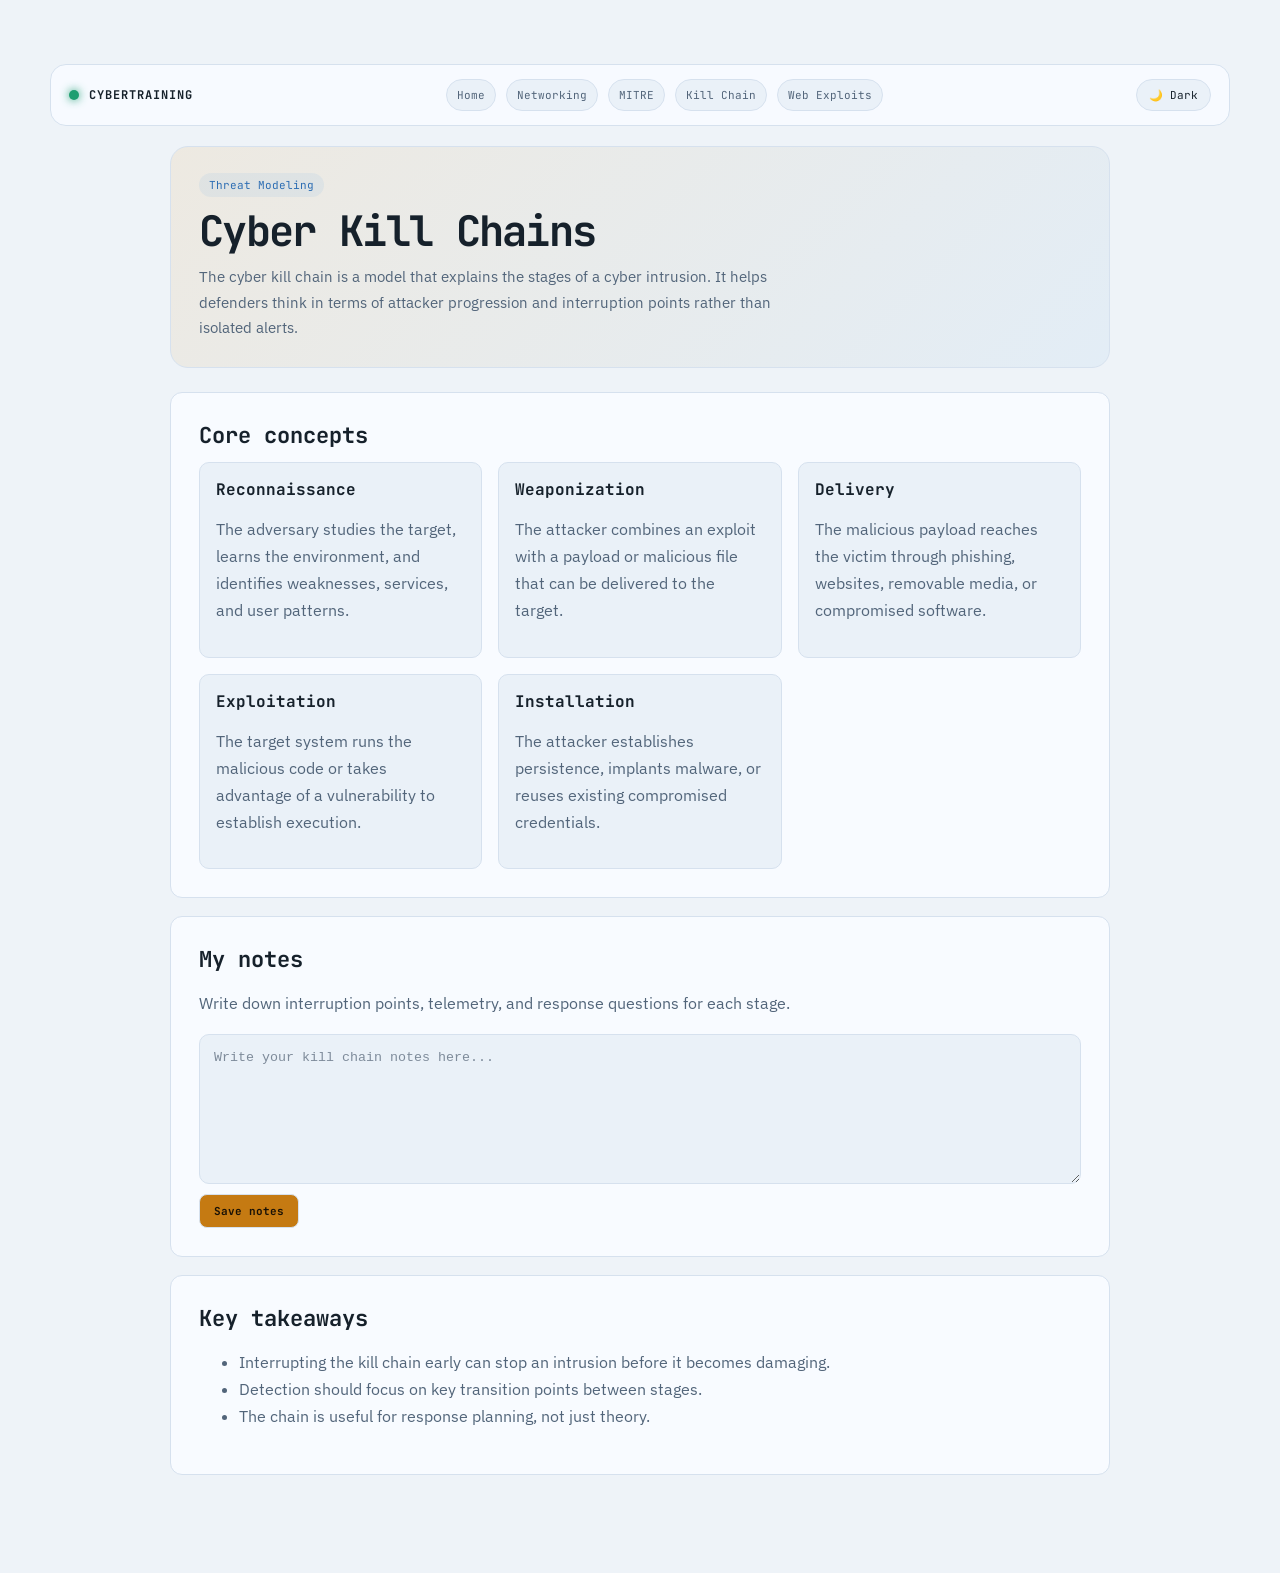
==== pages/cyber-kill-chains.html @ ecdc8b35 "Build cybertraining study portal" ====
<!DOCTYPE html>
<html lang="en">
<head>
  <meta charset="UTF-8">
  <meta name="viewport" content="width=device-width, initial-scale=1.0">
  <title>Cybertraining – Cyber Kill Chains</title>
  <link rel="stylesheet" href="../assets/css/site.css">
  <style>
    body { padding: 40px 20px; }
    .page-shell { max-width: 980px; margin: 0 auto; }
    .nav { display: flex; flex-wrap: wrap; gap: 10px; margin-bottom: 24px; }
    .nav a { color: var(--text); text-decoration: none; border: 1px solid var(--border); background: var(--panel); padding: 8px 12px; border-radius: 8px; }
    .card { background: var(--panel); border: 1px solid var(--border); border-radius: 12px; padding: 28px; margin-bottom: 18px; }
    h1, h2, h3 { font-family: var(--mono); }
    p, li { color: var(--text-dim); line-height: 1.7; }
    .grid { display: grid; grid-template-columns: repeat(auto-fit, minmax(220px, 1fr)); gap: 16px; }
    .mini { background: var(--panel-2); border: 1px solid var(--border); border-radius: 10px; padding: 16px; }
    .pill { display: inline-block; padding: 5px 10px; border-radius: 999px; background: rgba(95,168,224,.1); color: var(--blue); font-family: var(--mono); font-size: 11px; margin-bottom: 12px; }
  </style>
</head>
<body>
  <div class="topbar">
    <div class="brand-mini"><span class="brand-mark"></span>Cybertraining</div>
    <nav class="site-nav" aria-label="Main navigation">
      <a href="../index.html">Home</a>
      <a href="networking-protocols.html">Networking</a>
      <a href="mitre.html">MITRE</a>
      <a href="cyber-kill-chains.html">Kill Chain</a>
      <a href="web-vulnerabilities-exploits.html">Web Exploits</a>
    </nav>
    <button class="theme-toggle" id="theme-toggle" type="button" aria-label="Toggle theme">☀️ Light</button>
  </div>

  <div class="page-shell">
    <div class="page-hero">
      <div>
        <div class="pill">Threat Modeling</div>
        <h1>Cyber Kill Chains</h1>
        <p>The cyber kill chain is a model that explains the stages of a cyber intrusion. It helps defenders think in terms of attacker progression and interruption points rather than isolated alerts.</p>
      </div>
    </div>

    <div class="card">
      <h2>Core concepts</h2>
      <div class="grid">
        
        <div class="mini">
          <h3>Reconnaissance</h3>
          <p>The adversary studies the target, learns the environment, and identifies weaknesses, services, and user patterns.</p>
        </div>
      
        <div class="mini">
          <h3>Weaponization</h3>
          <p>The attacker combines an exploit with a payload or malicious file that can be delivered to the target.</p>
        </div>
      
        <div class="mini">
          <h3>Delivery</h3>
          <p>The malicious payload reaches the victim through phishing, websites, removable media, or compromised software.</p>
        </div>
      
        <div class="mini">
          <h3>Exploitation</h3>
          <p>The target system runs the malicious code or takes advantage of a vulnerability to establish execution.</p>
        </div>
      
        <div class="mini">
          <h3>Installation</h3>
          <p>The attacker establishes persistence, implants malware, or reuses existing compromised credentials.</p>
        </div>
      
      </div>
    </div>

    <div class="card">
      <h2>My notes</h2>
      <p>Write down interruption points, telemetry, and response questions for each stage.</p>
      <div class="notes-panel" data-notes-key="cyber-kill-chains">
        <textarea class="notes-input" placeholder="Write your kill chain notes here..." aria-label="Cyber Kill Chains notes"></textarea>
        <div class="notes-actions"><button class="notes-save" type="button">Save notes</button><span class="notes-status" aria-live="polite"></span></div>
      </div>
    </div>

    <div class="card">
      <h2>Key takeaways</h2>
      <ul>
        <li>Interrupting the kill chain early can stop an intrusion before it becomes damaging.</li><li>Detection should focus on key transition points between stages.</li><li>The chain is useful for response planning, not just theory.</li>
      </ul>
    </div>
  </div>
  <script src="../assets/js/site.js"></script>
</body>
</html>
---- assets/css/site.css ----
@import url('https://fonts.googleapis.com/css2?family=JetBrains+Mono:wght@400;500;600;700;800&family=IBM+Plex+Sans:wght@400;500;600;700&display=swap');

:root{
  --bg:#0B0E11;
  --panel:#12161B;
  --panel-2:#171D24;
  --border:#232A33;
  --border-lit:#3A4452;
  --text:#DAE1E8;
  --text-dim:#7C8794;
  --text-faint:#4B5563;
  --amber:#E8A33D;
  --amber-dim:#8A6425;
  --green:#45D9A0;
  --green-dim:#1F5A45;
  --red:#E15A5A;
  --blue:#5FA8E0;
  --mono:'JetBrains Mono',monospace;
  --sans:'IBM Plex Sans',sans-serif;
}
html[data-theme='light']{
  --bg:#EEF3F8;
  --panel:#F8FBFF;
  --panel-2:#EAF1F8;
  --border:#D6E1EE;
  --border-lit:#B8C9D9;
  --text:#16212B;
  --text-dim:#52657A;
  --text-faint:#7E8B9A;
  --amber:#C57A12;
  --amber-dim:#E8B66B;
  --green:#1E9E70;
  --green-dim:#D1F4E6;
  --red:#C45252;
  --blue:#2C6DB3;
}
*{box-sizing:border-box;}
html,body{margin:0;padding:0;}
body{
  background:var(--bg);
  color:var(--text);
  font-family:var(--sans);
  min-height:100vh;
  -webkit-font-smoothing:antialiased;
  transition:background .2s ease,color .2s ease;
}
::selection{background:var(--amber-dim);color:#fff;}

a{color:inherit;text-decoration:none;}
button,input{font:inherit;}

.topbar{
  display:flex;align-items:center;justify-content:space-between;
  gap:16px;flex-wrap:wrap;
  width:min(1180px, calc(100% - 40px));
  margin:24px auto 14px;
  padding:14px 18px;
  background:rgba(18,22,27,.72);
  border:1px solid var(--border);
  border-radius:16px;
  backdrop-filter:blur(10px);
  position:sticky;top:12px;z-index:20;
}
html[data-theme='light'] .topbar{background:rgba(248,251,255,.9);}
.brand-mini{
  display:flex;align-items:center;gap:10px;
  font-family:var(--mono);font-weight:700;letter-spacing:.08em;
  font-size:12px;text-transform:uppercase;color:var(--text);
}
.brand-mark{
  width:10px;height:10px;border-radius:50%;background:var(--green);
  box-shadow:0 0 10px var(--green);
}
.site-nav{
  display:flex;align-items:center;justify-content:center;gap:10px;
  flex-wrap:wrap;
}
.site-nav a{
  font-family:var(--mono);font-size:11px;color:var(--text-dim);
  border:1px solid var(--border);background:var(--panel-2);
  padding:8px 10px;border-radius:999px;transition:all .15s ease;
}
.site-nav a:hover{color:var(--text);border-color:var(--border-lit);}
.theme-toggle{
  border:1px solid var(--border);background:var(--panel-2);color:var(--text);
  border-radius:999px;padding:8px 12px;cursor:pointer;font-family:var(--mono);font-size:11px;
}

.wrap{max-width:1180px;margin:0 auto;padding:28px 20px 80px;}
.page-shell{max-width:980px;margin:26px auto 0;padding:0 20px 40px;}
.page-hero{
  display:flex;justify-content:space-between;align-items:end;gap:24px;
  flex-wrap:wrap;
  background:linear-gradient(135deg, rgba(232,163,61,.12), rgba(95,168,224,.08));
  border:1px solid var(--border);border-radius:18px;padding:26px 28px;margin:20px 0 24px;
}
.page-hero h1{font-size:42px;line-height:1.08;margin:0 0 10px;letter-spacing:-.04em;}
.page-hero p{max-width:620px;color:var(--text-dim);font-size:15px;line-height:1.7;margin:0;}
.hero-actions{display:flex;gap:12px;flex-wrap:wrap;}
.primary-button,.secondary-button{
  display:inline-flex;align-items:center;justify-content:center;padding:11px 18px;border-radius:999px;
  border:1px solid var(--border);font-family:var(--mono);font-size:12px;font-weight:700;
}
.primary-button{background:var(--amber);color:#1a1206;border-color:transparent;}
.secondary-button{background:transparent;color:var(--text);}
.quick-stats{display:flex;flex-wrap:wrap;gap:12px;margin-top:18px;}
.quick-stat{background:var(--panel);border:1px solid var(--border);border-radius:10px;padding:10px 12px;min-width:130px;}
.quick-stat .label{display:block;color:var(--text-faint);font-family:var(--mono);font-size:10px;letter-spacing:.1em;text-transform:uppercase;}
.quick-stat .value{display:block;font-family:var(--mono);font-size:18px;margin-top:6px;color:var(--text);}

.page-card,.card{background:var(--panel);border:1px solid var(--border);border-radius:14px;padding:22px 24px;}
.page-card + .page-card,.card + .card{margin-top:18px;}
.page-card h2,.card h2{margin-top:0;margin-bottom:12px;font-size:22px;}
.page-card p,.card p,.page-card li,.card li{color:var(--text-dim);line-height:1.7;}
.page-grid,.grid{display:grid;grid-template-columns:repeat(auto-fit,minmax(220px,1fr));gap:16px;}
.mini{background:var(--panel-2);border:1px solid var(--border);border-radius:12px;padding:18px;}
.mini h3{margin-top:0;margin-bottom:10px;font-size:16px;}
.pill{display:inline-block;padding:6px 10px;border-radius:999px;background:rgba(232,163,61,.1);color:var(--amber);font-family:var(--mono);font-size:11px;margin-bottom:12px;}
.notes-panel{margin-top:14px;}
.notes-input{
  display:block;width:100%;min-height:150px;resize:vertical;
  background:var(--panel-2);border:1px solid var(--border);border-radius:10px;
  color:var(--text);padding:12px 14px;line-height:1.6;
}
.notes-input:focus{outline:none;border-color:var(--amber-dim);box-shadow:0 0 0 3px rgba(232,163,61,.08);}
.notes-input::placeholder{color:var(--text-faint);}
.notes-actions{display:flex;align-items:center;gap:12px;margin-top:10px;}
.notes-save{border:1px solid var(--border);background:var(--amber);color:#1a1206;border-radius:8px;padding:9px 14px;cursor:pointer;font-family:var(--mono);font-size:11px;font-weight:700;}
.notes-status{color:var(--green);font-family:var(--mono);font-size:11px;}

@media (max-width: 720px){
  .topbar{width:calc(100% - 24px);padding:12px 14px;}
  .site-nav{justify-content:flex-start;}
  .page-hero{padding:22px 20px;}
  .page-hero h1{font-size:32px;}
  .wrap{padding-top:20px;}
}

/* ---------- HEADER ---------- */
header{
  display:flex;justify-content:space-between;align-items:flex-end;
  gap:20px;flex-wrap:wrap;
  border-bottom:1px solid var(--border);
  padding-bottom:20px;margin-bottom:22px;
}
.brand-eyebrow{
  font-family:var(--mono);font-size:11px;letter-spacing:.18em;
  color:var(--amber);text-transform:uppercase;margin-bottom:6px;
  display:flex;align-items:center;gap:8px;
}
.brand-eyebrow .dot{width:6px;height:6px;border-radius:50%;background:var(--green);box-shadow:0 0 8px var(--green);animation:pulse 2s infinite;}
@keyframes pulse{0%,100%{opacity:1;}50%{opacity:.35;}}
h1{font-family:var(--mono);font-weight:700;font-size:26px;margin:0;letter-spacing:-.01em;}
h1 span{color:var(--text-dim);font-weight:500;}
.subtitle{color:var(--text-dim);font-size:13.5px;margin-top:6px;max-width:520px;line-height:1.5;}

.stat-block{display:flex;gap:22px;align-items:center;}
.ring{position:relative;width:74px;height:74px;flex-shrink:0;}
.ring svg{transform:rotate(-90deg);width:100%;height:100%;}
.ring-bg{fill:none;stroke:var(--border);stroke-width:6;}
.ring-fg{fill:none;stroke:var(--green);stroke-width:6;stroke-linecap:round;transition:stroke-dashoffset .6s ease;}
.ring-label{position:absolute;inset:0;display:flex;align-items:center;justify-content:center;font-family:var(--mono);font-weight:700;font-size:15px;}
.stat-nums{font-family:var(--mono);font-size:12px;color:var(--text-dim);line-height:1.6;}
.stat-nums b{color:var(--text);font-size:14px;}

/* ---------- KILL CHAIN RAIL (signature element) ---------- */
.rail-section{margin-bottom:26px;}
.rail-title{font-family:var(--mono);font-size:11px;color:var(--text-faint);letter-spacing:.14em;text-transform:uppercase;margin-bottom:12px;}
.rail{
  display:flex;align-items:stretch;overflow-x:auto;padding-bottom:6px;
  scrollbar-width:thin;
}
.rail::-webkit-scrollbar{height:5px;}
.rail::-webkit-scrollbar-thumb{background:var(--border-lit);border-radius:3px;}
.rail-node{
  position:relative;flex:0 0 auto;width:96px;padding:10px 6px 12px;
  text-align:center;cursor:pointer;border:none;background:none;
  font-family:var(--sans);
}
.rail-node .trace{
  position:absolute;top:22px;left:-50%;width:100%;height:2px;
  background:var(--border);z-index:0;
}
.rail-node:first-child .trace{display:none;}
.rail-node .trace.lit{background:linear-gradient(90deg,var(--green),var(--green));}
.node-ring{
  position:relative;width:38px;height:38px;margin:0 auto 8px;z-index:1;
}
.node-ring svg{transform:rotate(-90deg);width:100%;height:100%;}
.node-ring-bg{fill:var(--panel);stroke:var(--border);stroke-width:3;}
.node-ring-fg{fill:none;stroke:var(--green);stroke-width:3;stroke-linecap:round;transition:stroke-dashoffset .4s ease;}
.node-num{position:absolute;inset:0;display:flex;align-items:center;justify-content:center;font-family:var(--mono);font-size:10px;font-weight:700;color:var(--text-dim);}
.rail-node.active .node-num{color:var(--amber);}
.rail-node.active .node-ring-bg{stroke:var(--amber-dim);}
.rail-node.complete .node-num{color:var(--green);}
.node-label{font-size:10.5px;color:var(--text-dim);line-height:1.25;font-weight:500;}
.rail-node.active .node-label{color:var(--text);}
.node-count{font-family:var(--mono);font-size:9px;color:var(--text-faint);margin-top:2px;}

/* ---------- TABS ---------- */
.tabs{display:flex;gap:2px;margin-bottom:18px;border:1px solid var(--border);border-radius:8px;padding:3px;width:fit-content;background:var(--panel);}
.tab-btn{
  font-family:var(--mono);font-size:12.5px;font-weight:600;letter-spacing:.03em;
  padding:8px 18px;border-radius:6px;border:none;background:none;color:var(--text-dim);
  cursor:pointer;transition:all .15s;
}
.tab-btn.active{background:var(--amber);color:#1a1206;}
.tab-btn:not(.active):hover{color:var(--text);}

/* ---------- CONTROLS ---------- */
.controls{display:flex;gap:10px;margin-bottom:18px;flex-wrap:wrap;align-items:center;}
.search-box{
  flex:1;min-width:200px;
  background:var(--panel);border:1px solid var(--border);border-radius:7px;
  padding:9px 12px;color:var(--text);font-family:var(--sans);font-size:13px;
}
.search-box:focus{outline:none;border-color:var(--amber-dim);}
.search-box::placeholder{color:var(--text-faint);}
.filter-chip{
  font-family:var(--mono);font-size:11px;padding:8px 12px;border-radius:7px;
  border:1px solid var(--border);background:var(--panel);color:var(--text-dim);
  cursor:pointer;white-space:nowrap;
}
.filter-chip.active{border-color:var(--green-dim);color:var(--green);background:rgba(69,217,160,.07);}

/* ---------- TECHNIQUE GRID ---------- */
.tactic-heading{
  font-family:var(--mono);font-size:15px;font-weight:700;margin:4px 0 3px;
  display:flex;align-items:center;gap:10px;
}
.tactic-heading .id{color:var(--text-faint);font-weight:500;font-size:12px;}
.tactic-desc{color:var(--text-dim);font-size:12.5px;margin-bottom:16px;max-width:640px;line-height:1.5;}

.grid{display:grid;grid-template-columns:repeat(auto-fill,minmax(280px,1fr));gap:12px;}
.card{
  background:var(--panel);border:1px solid var(--border);border-radius:10px;
  padding:14px 15px;transition:border-color .15s;
}
.card:hover{border-color:var(--border-lit);}
.card.studied{border-color:var(--green-dim);background:linear-gradient(180deg,rgba(69,217,160,.05),transparent 40%);}
.card-top{display:flex;justify-content:space-between;align-items:flex-start;gap:8px;margin-bottom:8px;}
.card-id{font-family:var(--mono);font-size:11px;color:var(--amber);font-weight:600;}
.check{
  width:20px;height:20px;border-radius:5px;border:1.5px solid var(--border-lit);
  cursor:pointer;flex-shrink:0;display:flex;align-items:center;justify-content:center;
  background:var(--panel-2);transition:all .15s;
}
.check.checked{background:var(--green);border-color:var(--green);}
.check.checked::after{content:'✓';color:#0B0E11;font-size:12px;font-weight:800;}
.card-name{font-weight:600;font-size:14px;margin-bottom:6px;line-height:1.3;}
.card-desc{font-size:12.5px;color:var(--text-dim);line-height:1.5;margin-bottom:9px;}
.card-detect{
  font-size:11.5px;color:var(--blue);line-height:1.45;
  border-top:1px dashed var(--border);padding-top:8px;
}
.card-detect b{color:var(--text-dim);font-family:var(--mono);font-size:10px;letter-spacing:.05em;text-transform:uppercase;display:block;margin-bottom:3px;}

.empty-note{color:var(--text-faint);font-family:var(--mono);font-size:12px;padding:30px 0;text-align:center;}

/* ---------- QUIZ ---------- */
.quiz-wrap{max-width:640px;}
.quiz-score{
  display:flex;justify-content:space-between;align-items:center;
  font-family:var(--mono);font-size:12px;color:var(--text-dim);margin-bottom:16px;
}
.quiz-score b{color:var(--green);font-size:15px;}
.quiz-card{
  background:var(--panel);border:1px solid var(--border);border-radius:12px;padding:24px;
}
.quiz-kicker{font-family:var(--mono);font-size:10.5px;color:var(--amber);letter-spacing:.12em;text-transform:uppercase;margin-bottom:12px;}
.quiz-prompt{font-size:16px;line-height:1.55;margin-bottom:20px;font-weight:500;}
.quiz-prompt code{font-family:var(--mono);color:var(--amber);background:rgba(232,163,61,.1);padding:1px 6px;border-radius:4px;font-size:14px;}
.quiz-options{display:flex;flex-direction:column;gap:9px;}
.qopt{
  text-align:left;background:var(--panel-2);border:1px solid var(--border);border-radius:8px;
  padding:12px 14px;color:var(--text);font-family:var(--sans);font-size:13.5px;cursor:pointer;
  transition:all .12s;line-height:1.4;
}
.qopt:hover:not(:disabled){border-color:var(--border-lit);}
.qopt.correct{border-color:var(--green);background:rgba(69,217,160,.1);color:var(--green);}
.qopt.wrong{border-color:var(--red);background:rgba(225,90,90,.1);color:var(--red);}
.qopt:disabled{cursor:default;}
.quiz-explain{
  margin-top:16px;padding-top:16px;border-top:1px dashed var(--border);
  font-size:12.5px;color:var(--text-dim);line-height:1.55;display:none;
}
.quiz-explain.show{display:block;}
.quiz-next{
  margin-top:16px;font-family:var(--mono);font-size:12px;font-weight:700;
  background:var(--amber);color:#1a1206;border:none;border-radius:7px;padding:10px 18px;
  cursor:pointer;display:none;
}
.quiz-next.show{display:inline-block;}
.quiz-progressbar{height:4px;background:var(--border);border-radius:2px;overflow:hidden;margin-top:18px;}
.quiz-progressbar div{height:100%;background:var(--amber);transition:width .3s;}

footer{margin-top:40px;text-align:center;font-family:var(--mono);font-size:10.5px;color:var(--text-faint);}
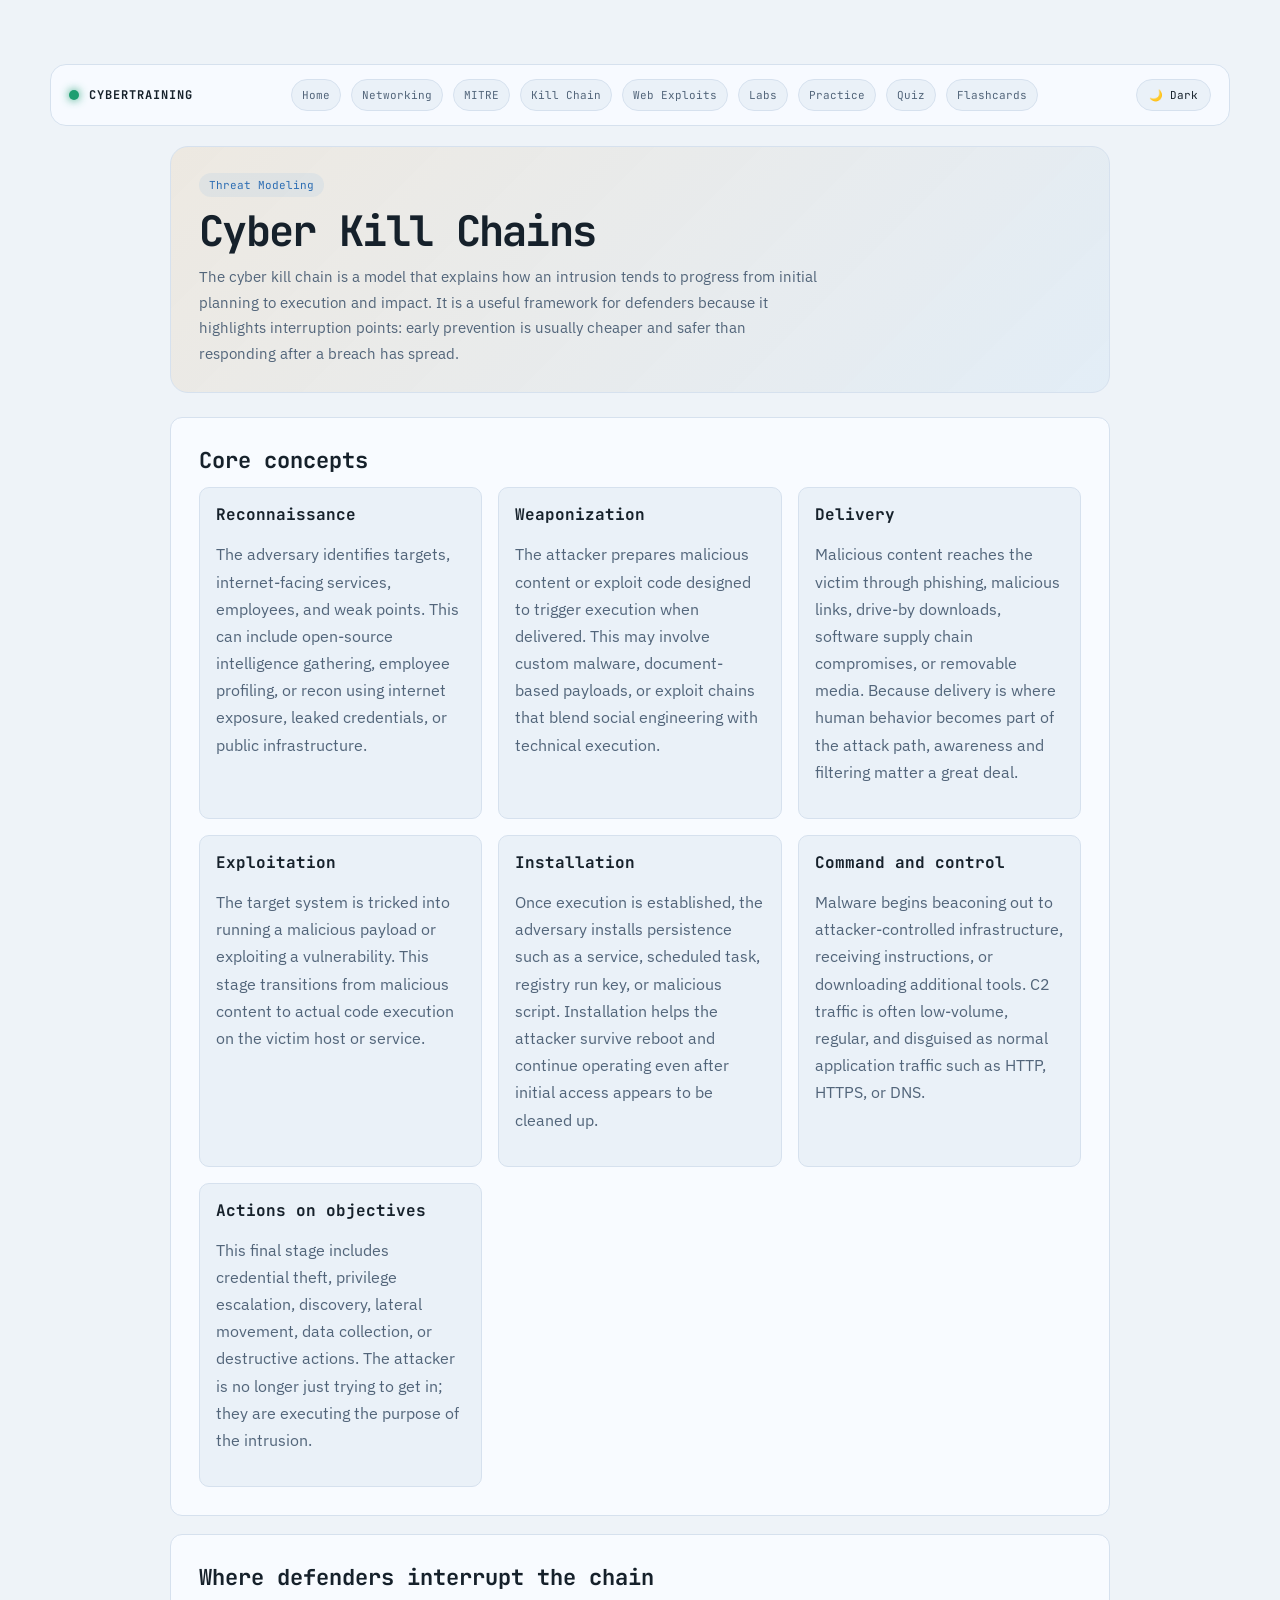
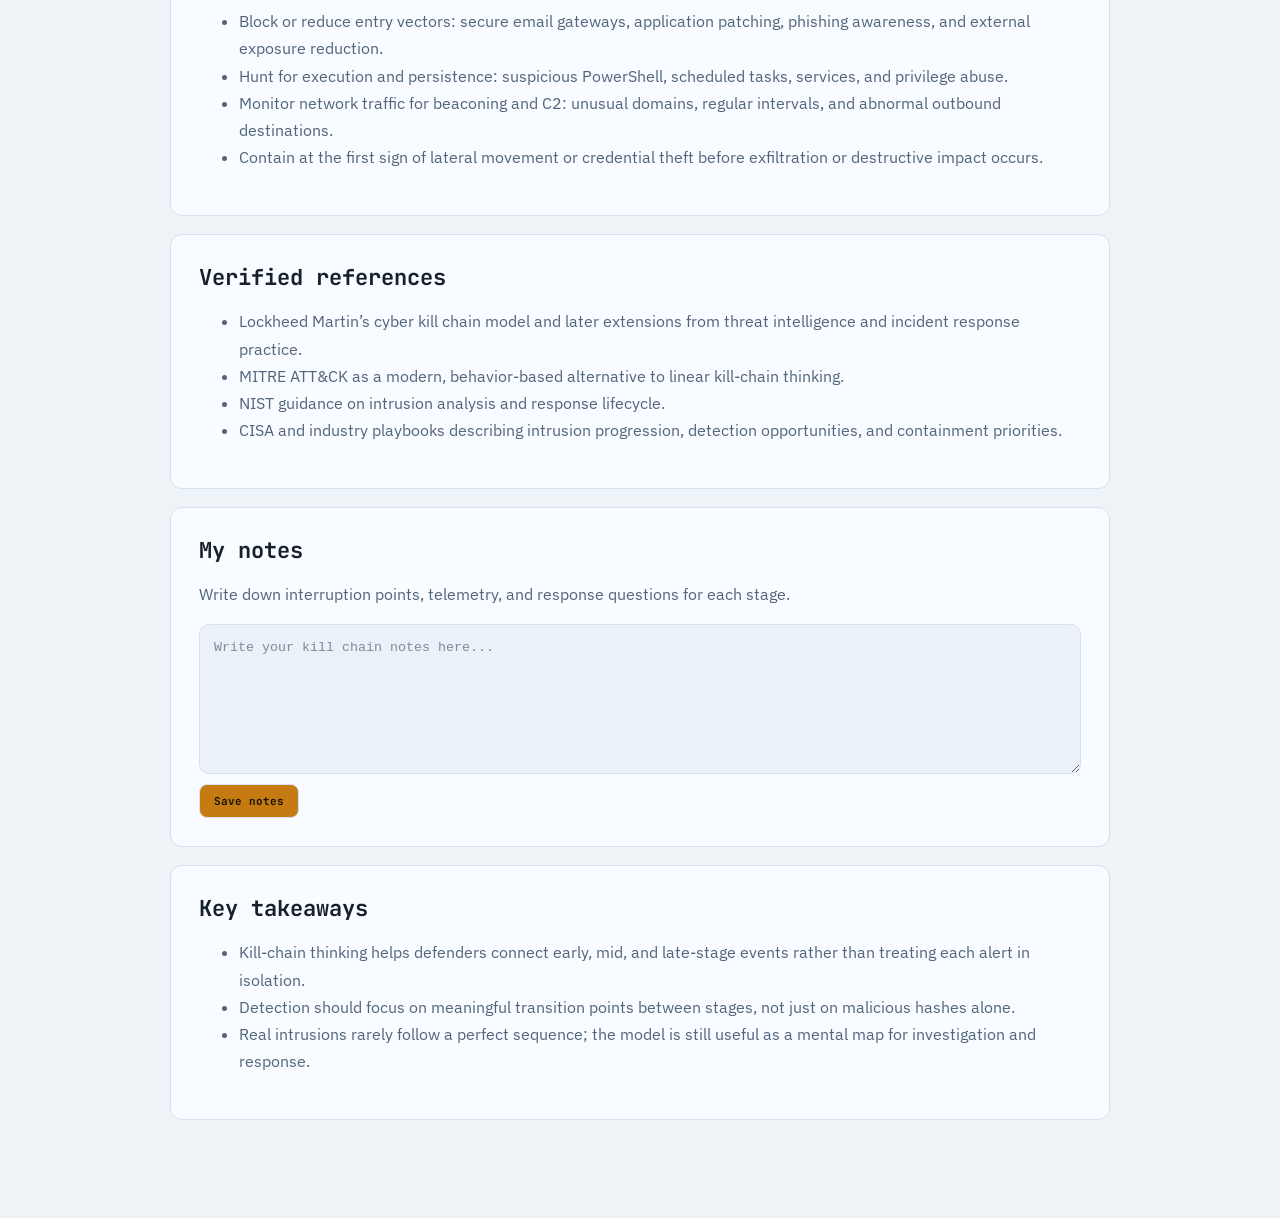
==== commit bf725972: "Expand cybersecurity study content" ====
--- a/pages/cyber-kill-chains.html
+++ b/pages/cyber-kill-chains.html
@@ -27,6 +27,10 @@
       <a href="mitre.html">MITRE</a>
       <a href="cyber-kill-chains.html">Kill Chain</a>
       <a href="web-vulnerabilities-exploits.html">Web Exploits</a>
+      <a href="labs.html">Labs</a>
+      <a href="practice.html">Practice</a>
+      <a href="quiz.html">Quiz</a>
+      <a href="flashcards.html">Flashcards</a>
     </nav>
     <button class="theme-toggle" id="theme-toggle" type="button" aria-label="Toggle theme">☀️ Light</button>
   </div>
@@ -36,40 +40,68 @@
       <div>
         <div class="pill">Threat Modeling</div>
         <h1>Cyber Kill Chains</h1>
-        <p>The cyber kill chain is a model that explains the stages of a cyber intrusion. It helps defenders think in terms of attacker progression and interruption points rather than isolated alerts.</p>
+        <p>The cyber kill chain is a model that explains how an intrusion tends to progress from initial planning to execution and impact. It is a useful framework for defenders because it highlights interruption points: early prevention is usually cheaper and safer than responding after a breach has spread.</p>
       </div>
     </div>
 
     <div class="card">
       <h2>Core concepts</h2>
       <div class="grid">
-        
         <div class="mini">
           <h3>Reconnaissance</h3>
-          <p>The adversary studies the target, learns the environment, and identifies weaknesses, services, and user patterns.</p>
+          <p>The adversary identifies targets, internet-facing services, employees, and weak points. This can include open-source intelligence gathering, employee profiling, or recon using internet exposure, leaked credentials, or public infrastructure.</p>
         </div>
-      
+
         <div class="mini">
           <h3>Weaponization</h3>
-          <p>The attacker combines an exploit with a payload or malicious file that can be delivered to the target.</p>
+          <p>The attacker prepares malicious content or exploit code designed to trigger execution when delivered. This may involve custom malware, document-based payloads, or exploit chains that blend social engineering with technical execution.</p>
         </div>
-      
+
         <div class="mini">
           <h3>Delivery</h3>
-          <p>The malicious payload reaches the victim through phishing, websites, removable media, or compromised software.</p>
+          <p>Malicious content reaches the victim through phishing, malicious links, drive-by downloads, software supply chain compromises, or removable media. Because delivery is where human behavior becomes part of the attack path, awareness and filtering matter a great deal.</p>
         </div>
-      
+
         <div class="mini">
           <h3>Exploitation</h3>
-          <p>The target system runs the malicious code or takes advantage of a vulnerability to establish execution.</p>
+          <p>The target system is tricked into running a malicious payload or exploiting a vulnerability. This stage transitions from malicious content to actual code execution on the victim host or service.</p>
         </div>
-      
+
         <div class="mini">
           <h3>Installation</h3>
-          <p>The attacker establishes persistence, implants malware, or reuses existing compromised credentials.</p>
+          <p>Once execution is established, the adversary installs persistence such as a service, scheduled task, registry run key, or malicious script. Installation helps the attacker survive reboot and continue operating even after initial access appears to be cleaned up.</p>
         </div>
-      
+
+        <div class="mini">
+          <h3>Command and control</h3>
+          <p>Malware begins beaconing out to attacker-controlled infrastructure, receiving instructions, or downloading additional tools. C2 traffic is often low-volume, regular, and disguised as normal application traffic such as HTTP, HTTPS, or DNS.</p>
+        </div>
+
+        <div class="mini">
+          <h3>Actions on objectives</h3>
+          <p>This final stage includes credential theft, privilege escalation, discovery, lateral movement, data collection, or destructive actions. The attacker is no longer just trying to get in; they are executing the purpose of the intrusion.</p>
+        </div>
       </div>
+    </div>
+
+    <div class="card">
+      <h2>Where defenders interrupt the chain</h2>
+      <ul>
+        <li>Block or reduce entry vectors: secure email gateways, application patching, phishing awareness, and external exposure reduction.</li>
+        <li>Hunt for execution and persistence: suspicious PowerShell, scheduled tasks, services, and privilege abuse.</li>
+        <li>Monitor network traffic for beaconing and C2: unusual domains, regular intervals, and abnormal outbound destinations.</li>
+        <li>Contain at the first sign of lateral movement or credential theft before exfiltration or destructive impact occurs.</li>
+      </ul>
+    </div>
+
+    <div class="card">
+      <h2>Verified references</h2>
+      <ul>
+        <li>Lockheed Martin’s cyber kill chain model and later extensions from threat intelligence and incident response practice.</li>
+        <li>MITRE ATT&CK as a modern, behavior-based alternative to linear kill-chain thinking.</li>
+        <li>NIST guidance on intrusion analysis and response lifecycle.</li>
+        <li>CISA and industry playbooks describing intrusion progression, detection opportunities, and containment priorities.</li>
+      </ul>
     </div>
 
     <div class="card">
@@ -84,7 +116,9 @@
     <div class="card">
       <h2>Key takeaways</h2>
       <ul>
-        <li>Interrupting the kill chain early can stop an intrusion before it becomes damaging.</li><li>Detection should focus on key transition points between stages.</li><li>The chain is useful for response planning, not just theory.</li>
+        <li>Kill-chain thinking helps defenders connect early, mid, and late-stage events rather than treating each alert in isolation.</li>
+        <li>Detection should focus on meaningful transition points between stages, not just on malicious hashes alone.</li>
+        <li>Real intrusions rarely follow a perfect sequence; the model is still useful as a mental map for investigation and response.</li>
       </ul>
     </div>
   </div>
--- a/assets/css/site.css
+++ b/assets/css/site.css
@@ -258,6 +258,61 @@
 
 .empty-note{color:var(--text-faint);font-family:var(--mono);font-size:12px;padding:30px 0;text-align:center;}
 
+.study-quiz-card,
+.study-card,
+.flashcard-shell{
+  background:var(--panel);
+  border:1px solid var(--border);
+  border-radius:16px;
+  padding:24px;
+}
+.study-quiz-card + .study-quiz-card,
+.study-card + .study-card{margin-top:16px;}
+.quiz-scorebar{
+  display:flex;align-items:center;justify-content:space-between;gap:12px;
+  flex-wrap:wrap;margin-bottom:18px;color:var(--text-dim);
+}
+.quiz-scorebar strong{color:var(--text);}
+.study-quiz-label{font-family:var(--mono);font-size:11px;letter-spacing:.12em;text-transform:uppercase;color:var(--amber);margin-bottom:10px;}
+.study-quiz-prompt{font-size:28px;line-height:1.3;margin:0 0 18px;letter-spacing:-.03em;}
+.study-quiz-options{display:grid;gap:12px;}
+.study-option{
+  width:100%;text-align:left;border:1px solid var(--border);background:var(--panel-2);color:var(--text);
+  border-radius:10px;padding:12px 14px;cursor:pointer;font-size:15px;transition:all .15s ease;
+}
+.study-option:hover:not(:disabled){border-color:var(--border-lit);transform:translateY(-1px);}
+.study-option.correct{background:rgba(69,217,160,.12);border-color:var(--green-dim);color:var(--text);}
+.study-option.wrong{background:rgba(225,90,90,.08);border-color:rgba(225,90,90,.6);color:var(--text);}
+.study-option:disabled{cursor:default;opacity:1;}
+.study-quiz-explain{margin-top:16px;padding-top:12px;border-top:1px dashed var(--border);color:var(--text-dim);line-height:1.7;display:none;}
+.study-quiz-explain.show{display:block;}
+.study-quiz-controls{display:flex;justify-content:space-between;align-items:center;gap:12px;flex-wrap:wrap;margin-top:16px;}
+.study-quiz-actions{display:flex;align-items:center;gap:10px;flex-wrap:wrap;}
+.study-quiz-btn{
+  border:1px solid var(--border);background:var(--amber);color:#1a1206;border-radius:999px;padding:10px 16px;
+  font-family:var(--mono);font-size:12px;font-weight:700;cursor:pointer;
+}
+.study-quiz-btn.secondary{background:transparent;color:var(--text);}
+.study-quiz-progress{height:8px;width:100%;background:var(--panel-2);border-radius:999px;border:1px solid var(--border);overflow:hidden;margin-top:18px;}
+.study-quiz-progress > span{display:block;height:100%;background:linear-gradient(90deg,var(--green),var(--amber));border-radius:inherit;transition:width .2s ease;}
+.flashcard-wrap{display:grid;gap:16px;}
+.flashcard-shell{perspective:1200px;min-height:260px;}
+.flashcard-inner{
+  position:relative;min-height:220px;transition:transform .45s ease;transform-style:preserve-3d;cursor:pointer;
+}
+.flashcard-shell.flipped .flashcard-inner{transform:rotateY(180deg);}
+.flashcard-face{
+  position:absolute;inset:0;display:flex;flex-direction:column;justify-content:center;gap:12px;padding:26px 24px;
+  border-radius:12px;background:linear-gradient(135deg, rgba(95,168,224,.08), rgba(232,163,61,.08));
+  border:1px solid var(--border);backface-visibility:hidden;}
+.flashcard-face.back{transform:rotateY(180deg);background:linear-gradient(135deg, rgba(69,217,160,.10), rgba(95,168,224,.08));}
+.flashcard-tag{font-family:var(--mono);font-size:11px;letter-spacing:.12em;text-transform:uppercase;color:var(--text-faint);}
+.flashcard-question,.flashcard-answer{font-size:22px;line-height:1.4;letter-spacing:-.02em;margin:0;}
+.flashcard-answer{font-size:18px;line-height:1.6;}
+.flashcard-controls{display:flex;flex-wrap:wrap;gap:10px;margin-top:16px;}
+.flashcard-controls button{padding:10px 14px;border-radius:999px;border:1px solid var(--border);background:var(--panel-2);color:var(--text);cursor:pointer;font-family:var(--mono);font-size:11px;}
+.flashcard-controls button.primary{background:var(--amber);color:#1a1206;border-color:transparent;}
+
 /* ---------- QUIZ ---------- */
 .quiz-wrap{max-width:640px;}
 .quiz-score{
